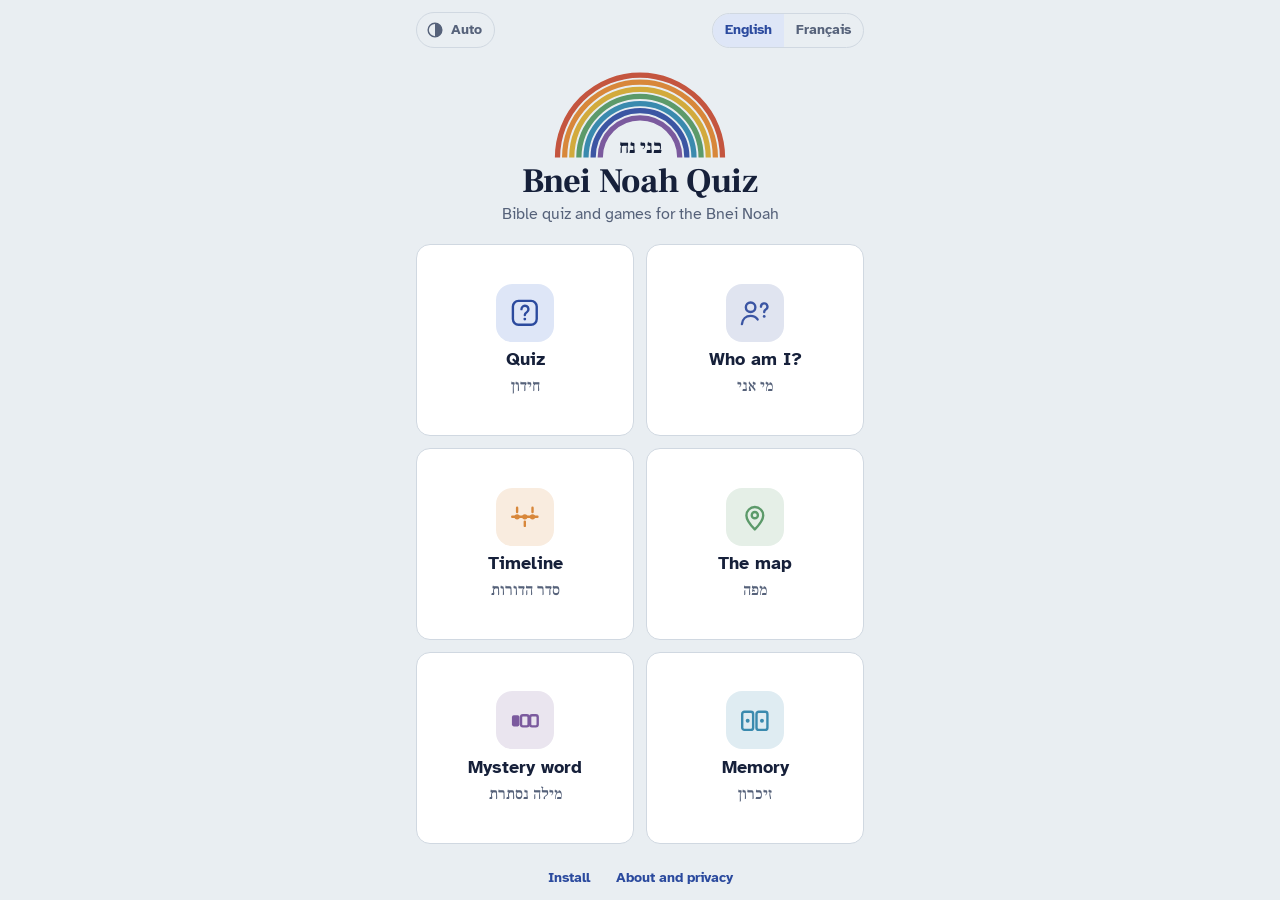
==== index.html @ e51fcf1a "Publication du site (2026-10-05)" ====
<!doctype html>
<html lang="en">
<head>
<meta charset="utf-8">
<meta name="viewport" content="width=device-width, initial-scale=1, viewport-fit=cover">
<meta name="color-scheme" content="light dark">
<title>Bnei Noah Quiz</title>
<link rel="icon" type="image/png" href="icon.png">
<link rel="apple-touch-icon" href="icon.png">
<link rel="manifest" href="manifest.webmanifest">
<meta name="theme-color" content="#E9EEF2" media="(prefers-color-scheme: light)">
<meta name="theme-color" content="#0E1320" media="(prefers-color-scheme: dark)">
<meta name="mobile-web-app-capable" content="yes">
<meta name="apple-mobile-web-app-capable" content="yes">
<meta name="apple-mobile-web-app-title" content="Bnei Noah">
<style>
/* Fonts bundled locally so the app works offline */
@font-face { font-family: "Frank Ruhl Libre"; font-style: normal; font-weight: 500; font-display: swap; src: url(fonts/frank-ruhl-libre-latin-500-normal.woff2) format("woff2"); unicode-range: U+0000-00FF, U+0131, U+0152-0153, U+02BB-02BC, U+02C6, U+02DA, U+02DC, U+0304, U+0308, U+0329, U+2000-206F, U+20AC, U+2122, U+2191, U+2193, U+2212, U+2215, U+FEFF, U+FFFD; }
@font-face { font-family: "Frank Ruhl Libre"; font-style: normal; font-weight: 700; font-display: swap; src: url(fonts/frank-ruhl-libre-latin-700-normal.woff2) format("woff2"); unicode-range: U+0000-00FF, U+0131, U+0152-0153, U+02BB-02BC, U+02C6, U+02DA, U+02DC, U+0304, U+0308, U+0329, U+2000-206F, U+20AC, U+2122, U+2191, U+2193, U+2212, U+2215, U+FEFF, U+FFFD; }
@font-face { font-family: "Frank Ruhl Libre"; font-style: normal; font-weight: 500; font-display: swap; src: url(fonts/frank-ruhl-libre-hebrew-500-normal.woff2) format("woff2"); unicode-range: U+0307-0308, U+0590-05FF, U+200C-2010, U+20AA, U+25CC, U+FB1D-FB4F; }
@font-face { font-family: "Frank Ruhl Libre"; font-style: normal; font-weight: 700; font-display: swap; src: url(fonts/frank-ruhl-libre-hebrew-700-normal.woff2) format("woff2"); unicode-range: U+0307-0308, U+0590-05FF, U+200C-2010, U+20AA, U+25CC, U+FB1D-FB4F; }
@font-face { font-family: "Atkinson Hyperlegible"; font-style: normal; font-weight: 400; font-display: swap; src: url(fonts/atkinson-hyperlegible-latin-400-normal.woff2) format("woff2"); unicode-range: U+0000-00FF, U+0131, U+0152-0153, U+02BB-02BC, U+02C6, U+02DA, U+02DC, U+0304, U+0308, U+0329, U+2000-206F, U+20AC, U+2122, U+2191, U+2193, U+2212, U+2215, U+FEFF, U+FFFD; }
@font-face { font-family: "Atkinson Hyperlegible"; font-style: normal; font-weight: 700; font-display: swap; src: url(fonts/atkinson-hyperlegible-latin-700-normal.woff2) format("woff2"); unicode-range: U+0000-00FF, U+0131, U+0152-0153, U+02BB-02BC, U+02C6, U+02DA, U+02DC, U+0304, U+0308, U+0329, U+2000-206F, U+20AC, U+2122, U+2191, U+2193, U+2212, U+2215, U+FEFF, U+FFFD; }

/* Base reset + Android safe areas (Capacitor injects --safe-area-inset-*) */
*, *::before, *::after { box-sizing: border-box; }
:root {
  --inset-top: var(--safe-area-inset-top, env(safe-area-inset-top, 0px));
  --inset-bottom: var(--safe-area-inset-bottom, env(safe-area-inset-bottom, 0px));
  --inset-left: var(--safe-area-inset-left, env(safe-area-inset-left, 0px));
  --inset-right: var(--safe-area-inset-right, env(safe-area-inset-right, 0px));
  padding: var(--inset-top) var(--inset-right) 0 var(--inset-left);
  -webkit-text-size-adjust: 100%;
  -webkit-tap-highlight-color: transparent;
}
body { margin: 0; overscroll-behavior-y: none; }
img { max-width: 100%; }
[hidden] { display: none !important; }

/* Layout: one phone-width column; screens swap in place. The keshet (rainbow arc of the covenant, Gen 9:13) is the single bold element: brand mark on home, progress gauge in play. */
:root {
  --bg: #E9EEF2;
  --surface: #FFFFFF;
  --ink: #16203A;
  --muted: #56627A;
  --line: #D0D8E1;
  --accent: #2B4A9E;
  --accent-ink: #FFFFFF;
  --accent-soft: #DEE6F7;
  --good: #2C7A55;
  --good-soft: #DDEFE5;
  --bad: #B3443A;
  --bad-soft: #F6E1DE;
  --k1: #C4553F; --k2: #D8873A; --k3: #D2AA3C; --k4: #5C9A6A; --k5: #3A8AAE; --k6: #3B55A3; --k7: #7B5A9E;
  --f-display: "Frank Ruhl Libre", "Iowan Old Style", "Times New Roman", serif;
  --f-body: "Atkinson Hyperlegible", system-ui, -apple-system, "Segoe UI", Roboto, sans-serif;
  --radius: 14px;
}
@media (prefers-color-scheme: dark) {
  :root:not([data-theme="light"]) {
    --bg: #0E1320; --surface: #171E30; --ink: #E7EBF3; --muted: #9AA4B9; --line: #2A3350;
    --accent: #8EA6EE; --accent-ink: #0E1320; --accent-soft: #222D4B;
    --good: #5DBE8C; --good-soft: #16302A; --bad: #EA8277; --bad-soft: #3A1F1F;
    --k1: #E0765F; --k2: #EDA257; --k3: #E6C45E; --k4: #7DBA8A; --k5: #5FA9CB; --k6: #7088D6; --k7: #A385C4;
    color-scheme: dark;
  }
}
:root[data-theme="dark"] {
  --bg: #0E1320; --surface: #171E30; --ink: #E7EBF3; --muted: #9AA4B9; --line: #2A3350;
  --accent: #8EA6EE; --accent-ink: #0E1320; --accent-soft: #222D4B;
  --good: #5DBE8C; --good-soft: #16302A; --bad: #EA8277; --bad-soft: #3A1F1F;
  --k1: #E0765F; --k2: #EDA257; --k3: #E6C45E; --k4: #7DBA8A; --k5: #5FA9CB; --k6: #7088D6; --k7: #A385C4;
  color-scheme: dark;
}

html, body { height: 100%; }
body {
  background: var(--bg);
  color: var(--ink);
  font-family: var(--f-body);
  font-size: 16px;
  line-height: 1.5;
  -webkit-font-smoothing: antialiased;
}
.app {
  max-width: 30rem;
  min-height: 100%;
  margin: 0 auto;
  padding-inline: 16px;
  padding-block: 20px 0;
  display: flex;
  flex-direction: column;
  gap: 24px;
}
button { font: inherit; color: inherit; }
:focus-visible { outline: 3px solid var(--accent); outline-offset: 2px; border-radius: 6px; }
[tabindex="-1"]:focus { outline: none; }
.he { font-family: var(--f-display); direction: rtl; unicode-bidi: isolate; }

/* ---------- Home ---------- */
.brand { display: flex; flex-direction: column; align-items: center; text-align: center; gap: 6px; }
.brand svg { width: 100%; max-width: 250px; height: auto; display: block; }
.band { fill: none; stroke-width: 7; }
.hero-he { font-family: var(--f-display); font-size: 25px; font-weight: 700; fill: var(--ink); }
.brand h1 {
  font-family: var(--f-display);
  font-weight: 700;
  font-size: 2.15rem;
  line-height: 1.1;
  letter-spacing: -0.01em;
  margin: 0;
  text-wrap: balance;
}
.tagline { margin: 0; color: var(--muted); max-width: 34ch; text-wrap: balance; }

.label {
  margin: 0 0 10px;
  font-size: 0.75rem;
  font-weight: 700;
  letter-spacing: 0.09em;
  text-transform: uppercase;
  color: var(--muted);
}

.btn {
  display: flex;
  flex-direction: column;
  align-items: center;
  justify-content: center;
  gap: 2px;
  width: 100%;
  min-height: 52px;
  padding: 12px 16px;
  border: 0;
  border-radius: 12px;
  background: var(--accent);
  color: var(--accent-ink);
  font-weight: 700;
  font-size: 1.05rem;
  cursor: pointer;
  transition: transform .12s ease, filter .15s ease;
}
.btn:hover { filter: brightness(1.08); }
.btn:active { transform: scale(0.985); }
.btn small { font-weight: 400; font-size: 0.85rem; opacity: 0.85; }
.btn.ghost { background: transparent; color: var(--accent); border: 1.5px solid var(--line); }
.btn.ghost:hover { border-color: var(--accent); filter: none; }

.cats {
  display: flex;
  flex-direction: column;
  background: var(--surface);
  border: 1px solid var(--line);
  border-radius: var(--radius);
  overflow: hidden;
}
.cat {
  display: grid;
  grid-template-columns: 44px minmax(0, 1fr) auto;
  grid-template-areas: "ico name he" "ico desc desc" "ico best best";
  column-gap: 12px;
  align-items: baseline;
  padding: 14px 16px;
  border: 0;
  border-top: 1px solid var(--line);
  background: transparent;
  text-align: left;
  cursor: pointer;
  transition: background .15s ease;
}
.cat:first-child { border-top: 0; }
@media (hover: hover) { .cat:hover { background: var(--accent-soft); } }
.cat:focus-visible { outline-offset: -3px; border-radius: 0; }
.cat .badge { grid-area: ico; align-self: center; }
.badge { width: 44px; height: 44px; border-radius: 12px; display: grid; place-items: center; background: var(--accent-soft); color: var(--accent); }
/* les jeux prennent chacun une couleur de l'arc */
.badge.tint { color: var(--tint); background: color-mix(in srgb, var(--tint) 16%, var(--surface)); }
.ico { width: 26px; height: 26px; fill: none; stroke: currentColor; stroke-width: 1.7; stroke-linecap: round; stroke-linejoin: round; }
.ico .fill { fill: currentColor; stroke: none; }
.ico-he { font-family: var(--f-display); font-size: 19px; font-weight: 700; fill: currentColor; stroke: none; }
.cat .name { grid-area: name; font-weight: 700; font-size: 1.05rem; }
.cat .he { grid-area: he; justify-self: end; color: var(--muted); font-size: 1.05rem; }
.cat .desc { grid-area: desc; color: var(--muted); font-size: 0.9rem; }
.cat .best { grid-area: best; margin-top: 2px; color: var(--accent); font-size: 0.85rem; font-variant-numeric: tabular-nums; }
.cat .best b { color: inherit; }

.src { margin: 10px 0 0; color: var(--muted); font-size: 0.82rem; }

.about p { margin: 0 0 8px; color: var(--muted); font-size: 0.9rem; max-width: 60ch; }
.about a { color: var(--accent); font-weight: 700; }

.foot {
  display: flex;
  flex-direction: column;
  gap: 6px;
  margin: 0;
  padding-block: 14px calc(28px + var(--inset-bottom));
  color: var(--muted);
  font-size: 0.82rem;
  border-top: 1px solid var(--line);
}
.foot p { margin: 0; }
.foot .mail { color: var(--ink); user-select: all; overflow-wrap: anywhere; }

/* ---------- Réglages : thème et langue ---------- */
.prefs { display: flex; align-items: center; justify-content: space-between; gap: 12px; }
.pref {
  display: inline-flex;
  align-items: center;
  gap: 6px;
  min-height: 36px;
  padding: 4px 12px 4px 8px;
  border: 1.5px solid var(--line);
  border-radius: 999px;
  background: transparent;
  color: var(--muted);
  font-size: 0.85rem;
  font-weight: 700;
  cursor: pointer;
}
.pref .ico { width: 20px; height: 20px; }
.seg { display: inline-flex; border: 1.5px solid var(--line); border-radius: 999px; overflow: hidden; }
.seg-b { min-height: 33px; padding: 4px 12px; border: 0; background: transparent; color: var(--muted); font-size: 0.85rem; font-weight: 700; cursor: pointer; }
.seg-b[aria-pressed="true"] { background: var(--accent-soft); color: var(--accent); }
.seg-b:focus-visible { outline-offset: -3px; }

/* ---------- Accueil : tout tient sur un écran, les tuiles se partagent la hauteur restante ---------- */
.app.home { height: 100%; min-height: 0; gap: clamp(8px, 2vh, 20px); padding-block: 12px calc(6px + var(--inset-bottom)); }
.home .brand { gap: 2px; }
.home .brand svg { max-width: clamp(104px, 20vh, 230px); }
.home .brand h1 { font-size: clamp(1.5rem, 4.3vh, 2.15rem); }
.home .tagline { font-size: clamp(0.85rem, 2.1vh, 1rem); }
.tiles {
  flex: 1;
  min-height: 0;
  display: grid;
  grid-template-columns: repeat(2, minmax(0, 1fr));
  grid-template-rows: repeat(3, minmax(0, 1fr));
  gap: clamp(8px, 1.6vh, 12px);
}
.tile {
  display: flex;
  flex-direction: column;
  align-items: center;
  justify-content: center;
  gap: clamp(2px, 0.8vh, 8px);
  min-height: 0;
  padding: 6px 8px;
  border: 1px solid var(--line);
  border-radius: var(--radius);
  background: var(--surface);
  text-align: center;
  cursor: pointer;
  transition: border-color .15s ease, transform .12s ease;
}
.tile:active { transform: scale(0.98); }
@media (hover: hover) { .tile:hover { border-color: var(--accent); } }
.tile .badge { width: clamp(38px, 7.4vh, 58px); height: clamp(38px, 7.4vh, 58px); border-radius: 28%; }
.tile .ico { width: 58%; height: 58%; }
.tile .name { font-weight: 700; font-size: clamp(0.95rem, 2.4vh, 1.1rem); line-height: 1.2; }
.tile .he { color: var(--muted); font-size: clamp(0.85rem, 2.1vh, 1rem); line-height: 1.2; }
.home-links { display: flex; flex-wrap: wrap; justify-content: center; gap: 0 18px; }
.home-links .link { margin: 0; padding: 6px 4px; font-size: 0.85rem; }
/* écran très bas (téléphone couché) : l'accueil reprend un défilement normal */
@media (max-height: 520px) {
  .app.home { height: auto; }
  .tiles { grid-template-rows: none; grid-auto-rows: minmax(96px, auto); }
}

.best-line { margin: 0; color: var(--muted); font-size: 0.9rem; }
.best-line b { color: var(--ink); }

/* ---------- Quiz ---------- */
.topbar { display: flex; align-items: center; justify-content: space-between; gap: 12px; }
.link {
  border: 0;
  background: transparent;
  color: var(--accent);
  font-weight: 700;
  padding: 8px 4px;
  margin-left: -4px;
  cursor: pointer;
}
.topbar .cat-name { color: var(--muted); font-size: 0.9rem; text-align: right; min-width: 0; }
.gauge { display: flex; justify-content: center; margin-top: -8px; }
.gauge svg { width: 100%; max-width: 230px; height: auto; display: block; }
.seg { fill: none; stroke-width: 12; stroke-linecap: round; transition: stroke .25s ease; }
.seg.todo { stroke: var(--line); }
.seg.cur { stroke: var(--accent); }
.seg.good { stroke: var(--good); }
.seg.bad { stroke: var(--bad); }
.g-num { font-family: var(--f-display); font-size: 34px; font-weight: 700; fill: var(--ink); font-variant-numeric: tabular-nums; }
.g-sub { font-size: 10.5px; font-weight: 700; letter-spacing: 0.09em; fill: var(--muted); }

.qhead { display: flex; flex-direction: column; gap: 10px; margin-top: -8px; }
.chips { display: flex; flex-wrap: wrap; gap: 6px; }
.chip {
  font-size: 0.75rem;
  font-weight: 700;
  letter-spacing: 0.06em;
  text-transform: uppercase;
  padding: 3px 9px;
  border-radius: 999px;
  background: var(--accent-soft);
  color: var(--accent);
}
.chip.lvl-3 { background: var(--bad-soft); color: var(--bad); }
.question {
  margin: 0;
  font-family: var(--f-display);
  font-weight: 500;
  font-size: 1.5rem;
  line-height: 1.3;
  text-wrap: balance;
}

.choices { display: flex; flex-direction: column; gap: 10px; }
.choice {
  display: flex;
  align-items: center;
  gap: 12px;
  width: 100%;
  min-height: 58px;
  padding: 12px 14px;
  border: 1.5px solid var(--line);
  border-radius: 12px;
  background: var(--surface);
  text-align: left;
  cursor: pointer;
  transition: border-color .15s ease, background .2s ease, opacity .2s ease;
}
.choice:hover:not(:disabled) { border-color: var(--accent); }
.choice:disabled { cursor: default; color: var(--ink); }
.choice .letter {
  flex: none;
  width: 34px;
  height: 34px;
  border-radius: 50%;
  display: grid;
  place-items: center;
  font-family: var(--f-display);
  font-size: 1.15rem;
  font-weight: 700;
  background: var(--accent-soft);
  color: var(--accent);
}
.choice .txt { min-width: 0; flex: 1; }
.choice .mark { flex: none; font-weight: 700; font-size: 1.1rem; }
.choice.correct { border-color: var(--good); background: var(--good-soft); }
.choice.correct .letter { background: var(--good); color: var(--surface); }
.choice.correct .mark { color: var(--good); }
.choice.wrong { border-color: var(--bad); background: var(--bad-soft); }
.choice.wrong .letter { background: var(--bad); color: var(--surface); }
.choice.wrong .mark { color: var(--bad); }
.choice.dim { opacity: 0.5; }

.feedback {
  display: flex;
  flex-direction: column;
  gap: 8px;
  padding: 16px;
  background: var(--surface);
  border: 1px solid var(--line);
  border-radius: var(--radius);
  animation: rise .25s ease both;
}
.feedback:empty { display: none; }
.feedback p { margin: 0; }
.verdict { font-weight: 700; }
.verdict.ok { color: var(--good); }
.verdict.ko { color: var(--bad); }
.ref { color: var(--muted); font-size: 0.875rem; }
.ref b { color: var(--ink); font-weight: 700; }

.actions {
  position: sticky;
  bottom: 0;
  margin-top: auto;
  padding-block: 12px calc(16px + var(--inset-bottom));
  background: linear-gradient(to top, var(--bg) 72%, transparent);
}
/* une simple consigne ne reste pas collée en bas : elle ne doit pas recouvrir les réponses */
.actions.idle { position: static; background: none; }
.hint { margin: 0; text-align: center; color: var(--muted); font-size: 0.9rem; padding-block: 14px; }


/* ---------- Results ---------- */
.result-head { display: flex; flex-direction: column; align-items: center; text-align: center; gap: 6px; }
.result-head h2 { margin: 0; font-family: var(--f-display); font-size: 1.7rem; line-height: 1.2; text-wrap: balance; }
.result-head p { margin: 0; color: var(--muted); max-width: 36ch; }
.record { display: inline-block; margin-top: 4px; }
.review { list-style: none; margin: 0; padding: 0; background: var(--surface); border: 1px solid var(--line); border-radius: var(--radius); overflow: hidden; }
.review li { display: grid; grid-template-columns: 28px minmax(0, 1fr); column-gap: 10px; padding: 12px 14px; border-top: 1px solid var(--line); }
.review li:first-child { border-top: 0; }
.review .st { font-weight: 700; font-size: 1.05rem; line-height: 1.4; }
.review .st.ok { color: var(--good); }
.review .st.ko { color: var(--bad); }
.review .rq { margin: 0; font-size: 0.95rem; line-height: 1.4; }
.review .ra { margin: 4px 0 0; font-size: 0.875rem; color: var(--muted); }
.review .ra b { color: var(--ink); }
.review .ra s { color: var(--bad); }
.actions.stack { position: static; padding-bottom: calc(28px + var(--inset-bottom)); display: flex; flex-direction: column; gap: 10px; background: none; }

@keyframes rise { from { transform: translateY(6px); opacity: .4; } to { transform: none; opacity: 1; } }
@media (prefers-reduced-motion: reduce) {
  *, *::before, *::after { animation: none !important; transition: none !important; }
}
</style>
<link rel="stylesheet" href="jeux/jeux.css">

</head>
<body>
<div id="app" class="app"></div>

<script src="en/quiz.js"></script>
<script src="en/jeux.js"></script>
<script>
const CATS = [
  { id: "torah",  name: "Torah",               he: "תורה",            desc: "Les cinq livres de Moïse",
    icon: '<path d="M4.5 20V10a3.75 3.75 0 0 1 7.5 0v10zM12 20V10a3.75 3.75 0 0 1 7.5 0v10z"/><path d="M7 12.5h2.5M7 15.5h2.5M14.5 12.5h2.5M14.5 15.5h2.5"/>' },
  { id: "neviim", name: "Prophètes et Écrits", he: "נ״ך",   desc: "Nevi’im et Ketouvim",
    icon: '<path d="M12 7c-1.9-1.4-4.2-2-7.5-2v12.5c3.3 0 5.6.6 7.5 2 1.9-1.4 4.2-2 7.5-2V5c-3.3 0-5.6.6-7.5 2z"/><path d="M12 7v12.5"/>' },
  { id: "second", name: "Second Temple",       he: "בית שני",          desc: "La période intertestamentaire",
    icon: '<path d="M3.5 9.5 12 4.5l8.5 5z"/><path d="M6 12v6M10 12v6M14 12v6M18 12v6"/><path d="M3.5 20.5h17"/>' },
  { id: "fetes",  name: "Fêtes juives",        he: "מועדי ישראל",      desc: "Les fêtes d’Israël et leur sens",
    icon: '<rect x="4" y="5.5" width="16" height="14.5" rx="2"/><path d="M4 10h16M8.5 3.5v4M15.5 3.5v4"/><circle class="fill" cx="12" cy="15" r="1.6"/>' },
  { id: "lois",   name: "Les sept lois",       he: "שבע מצוות",        desc: "Les lois noahides et leurs sources",
    icon: '<path d="M12 4v16M8 20h8M5.5 7.5h13"/><path d="M5.5 7.5 3 13.5a2.7 2.7 0 0 0 5 0zM18.5 7.5 16 13.5a2.7 2.7 0 0 0 5 0z"/>' },
  { id: "hebreu", name: "Hébreu biblique",     he: "לשון הקודש",       desc: "Mots et notions clés",
    icon: '<text class="ico-he" x="12" y="18.5" text-anchor="middle">א</text>' }
];
const QUIZ_ICON = '<rect x="3.5" y="3.5" width="17" height="17" rx="4"/><path d="M9.6 9.4a2.5 2.5 0 1 1 3.9 2.1c-.9.6-1.5 1.1-1.5 2.1"/><circle class="fill" cx="12" cy="16.5" r="1"/>';

// a[0] is always the correct answer; choices are shuffled at play time.
// The English text of each question is in www/en/quiz.js, in the same order.
const Q = [
  // ---------- Torah ----------
  { c: "torah", l: 1, q: "Quel signe Dieu donne-t-il comme gage de son alliance avec Noé et toute créature vivante ?",
    a: ["L’arc-en-ciel", "La circoncision", "Le chabbat", "Le rameau d’olivier"], r: "Genèse 9:12-13",
    x: "« J’ai placé mon arc dans la nue » : l’arc-en-ciel (kéchet) est le signe d’une alliance conclue avec toute l’humanité, pas seulement avec Israël." },
  { c: "torah", l: 1, q: "Combien de personnes entrent dans l’arche ?",
    a: ["Huit", "Six", "Dix", "Douze"], r: "Genèse 7:13",
    x: "Noé, sa femme, ses trois fils (Sem, Cham et Japhet) et leurs trois épouses." },
  { c: "torah", l: 2, q: "Quel oiseau Noé lâche-t-il en premier à la fin du déluge ?",
    a: ["Le corbeau", "La colombe", "L’aigle", "Le passereau"], r: "Genèse 8:6-12",
    x: "Le corbeau va et vient jusqu’à ce que les eaux sèchent. La colombe n’est envoyée qu’ensuite, à trois reprises." },
  { c: "torah", l: 1, q: "Sur quelles montagnes l’arche s’arrête-t-elle ?",
    a: ["Les monts d’Ararat", "Le mont Sinaï", "Le mont Moriah", "Le mont Carmel"], r: "Genèse 8:4",
    x: "Le septième mois, le dix-septième jour du mois." },
  { c: "torah", l: 2, q: "Quel roi de Salem, « prêtre du Dieu Très-Haut », bénit Abram ?",
    a: ["Melkhisédek", "Abimélekh", "Amraphel", "Balak"], r: "Genèse 14:18-20",
    x: "Le Talmud (Nedarim 32b) identifie Melkhisédek à Sem, fils de Noé : un non-Israélite qui servait le Dieu unique." },
  { c: "torah", l: 1, q: "Quel prêtre de Midian conseille à Moïse d’instituer des juges pour le peuple ?",
    a: ["Jethro (Yitro)", "Balaam", "Aaron", "Caleb"], r: "Exode 18:13-26",
    x: "La section de la Torah qui contient le don des Dix Paroles porte son nom : Yitro." },
  { c: "torah", l: 1, q: "Quel devin non-israélite est engagé pour maudire Israël, mais finit par le bénir ?",
    a: ["Balaam", "Jethro", "Og", "Sihon"], r: "Nombres 22–24",
    x: "Balak, roi de Moab, fait appel à lui. Sa bénédiction « Qu’elles sont belles tes tentes, ô Jacob » (Nombres 24:5) est encore récitée à l’entrée de la synagogue." },
  { c: "torah", l: 2, q: "De quelle ville Abram part-il avec son père Terah ?",
    a: ["Ur des Chaldéens", "Ninive", "Babel", "Damas"], r: "Genèse 11:31 ; 12:1-4",
    x: "Terah quitte Ur pour Canaan mais s’arrête à Haran. C’est de Haran qu’Abram part après l’appel « Lekh lekha »." },
  { c: "torah", l: 1, q: "Où la construction d’une tour provoque-t-elle la confusion des langues ?",
    a: ["Babel", "Sodome", "Ninive", "Jéricho"], r: "Genèse 11:1-9",
    x: "Dans la plaine de Chinear. La Torah rapproche le nom Babel du verbe balal, « confondre »." },
  { c: "torah", l: 1, q: "Quels sont les trois fils de Noé ?",
    a: ["Sem, Cham et Japhet", "Caïn, Abel et Seth", "Isaac, Ismaël et Madian", "Ruben, Siméon et Lévi"], r: "Genèse 6:10 ; 9:19",
    x: "« C’est par eux que toute la terre fut peuplée » : tous les peuples sont donc Benei Noah, fils de Noé." },

  // ---------- Prophètes et Écrits ----------
  { c: "neviim", l: 1, q: "Vers quelle grande ville non-juive le prophète Jonas est-il envoyé ?",
    a: ["Ninive", "Babylone", "Tyr", "Damas"], r: "Jonas 1:2 ; 3:5-10",
    x: "Les habitants de Ninive se repentent et la ville est épargnée. Le livre de Jonas est lu l’après-midi de Yom Kippour." },
  { c: "neviim", l: 2, q: "Quel général araméen, guéri de la lèpre, déclare qu’il n’y a de Dieu qu’en Israël ?",
    a: ["Naaman", "Hazaël", "Ben-Hadad", "Sisera"], r: "2 Rois 5:1-15",
    x: "Après s’être plongé sept fois dans le Jourdain sur la parole d’Élisée, Naaman renonce aux autres dieux. Un modèle souvent cité pour les non-Juifs monothéistes." },
  { c: "neviim", l: 1, q: "Quelle Moabite est l’arrière-grand-mère du roi David ?",
    a: ["Ruth", "Orpa", "Noémi", "Rahab"], r: "Ruth 4:13-17",
    x: "Ruth épouse Boaz ; leur fils Obed est le père d’Isaï, père de David. Le livre est lu à Chavouot." },
  { c: "neviim", l: 2, q: "Quel prophète annonce : « Ma maison sera appelée maison de prière pour tous les peuples » ?",
    a: ["Isaïe", "Jérémie", "Ézéchiel", "Amos"], r: "Isaïe 56:6-7",
    x: "Le passage s’adresse aux « fils de l’étranger » qui s’attachent à l’Éternel." },
  { c: "neviim", l: 2, q: "Quel prophète annonce : « En ce jour-là, l’Éternel sera un et son nom sera un » ?",
    a: ["Zacharie", "Malachie", "Osée", "Joël"], r: "Zacharie 14:9",
    x: "Ce verset conclut la prière du Alénou, récitée à la fin de chaque office." },
  { c: "neviim", l: 1, q: "Quel roi perse autorise les exilés à rentrer et à rebâtir le Temple de Jérusalem ?",
    a: ["Cyrus", "Nabuchodonosor", "Darius le Mède", "Assuérus"], r: "Esdras 1:1-3 ; Isaïe 45:1",
    x: "Son édit date d’environ 538 av. EC. Isaïe l’appelle « son oint » (machia’h)." },
  { c: "neviim", l: 2, q: "Dans quel livre le nom de Dieu n’apparaît-il jamais ?",
    a: ["Esther", "Ruth", "Jonas", "Lamentations"], r: "Livre d’Esther ; Houlin 139b",
    x: "La tradition y lit une présence cachée : le Talmud rapproche le nom d’Esther du verset « Je cacherai ma face » (Deutéronome 31:18)." },
  { c: "neviim", l: 2, q: "Combien de livres compte la Bible hébraïque selon le décompte juif traditionnel ?",
    a: ["24", "22", "39", "12"], r: "Baba Batra 14b (ordre des livres)",
    x: "Même contenu que les 39 livres de certaines éditions, mais les douze petits prophètes forment un seul livre, comme Samuel, Rois, Chroniques et Esdras-Néhémie. Flavius Josèphe en comptait 22." },
  { c: "neviim", l: 1, q: "Quelle reine vient éprouver Salomon par des énigmes ?",
    a: ["La reine de Saba", "Jézabel", "Vashti", "Athalie"], r: "1 Rois 10:1-13",
    x: "Impressionnée par sa sagesse, elle loue l’Éternel, le Dieu de Salomon (1 Rois 10:9)." },
  { c: "neviim", l: 2, q: "En quelle langue sont rédigés une partie du livre de Daniel et une partie d’Esdras ?",
    a: ["L’araméen", "Le grec", "Le perse", "L’akkadien"], r: "Daniel 2:4–7:28 ; Esdras 4:8–6:18",
    x: "L’araméen était la langue administrative de l’empire perse et la langue courante des Juifs après l’exil." },

  // ---------- Second Temple ----------
  { c: "second", l: 2, q: "Selon la Mishna, à qui les derniers prophètes transmettent-ils la Torah ?",
    a: ["Aux hommes de la Grande Assemblée", "Aux Maccabées", "Aux Esséniens", "Au Sanhédrin d’Hérode"], r: "Pirké Avot 1:1",
    x: "La Grande Assemblée (Anché Knesset HaGuedola), active au début de l’époque perse, fait le lien entre les prophètes et les sages." },
  { c: "second", l: 1, q: "Quel conquérant fait passer la Judée sous domination grecque vers 332 av. EC ?",
    a: ["Alexandre le Grand", "Antiochos III", "Ptolémée Ier", "Pompée"], r: "Josèphe, Antiquités juives XI, 8",
    x: "À sa mort en 323 av. EC, son empire est partagé : la Judée passe d’abord aux Ptolémées d’Égypte, puis aux Séleucides de Syrie vers 200 av. EC." },
  { c: "second", l: 1, q: "Quelle traduction grecque de la Torah est réalisée à Alexandrie au IIIe siècle av. EC ?",
    a: ["La Septante", "Le Targoum Onkelos", "La Vulgate", "La Peshitta"], r: "Lettre d’Aristée ; Meguila 9a",
    x: "Le Talmud raconte que Ptolémée réunit 72 sages dans 72 maisons séparées, et qu’ils produisirent tous la même traduction." },
  { c: "second", l: 1, q: "Quel roi séleucide interdit la pratique du judaïsme vers 167 av. EC ?",
    a: ["Antiochos IV Épiphane", "Alexandre le Grand", "Ptolémée II", "Hérode le Grand"], r: "1 Maccabées 1:41-64",
    x: "Il fait installer un culte païen dans le Temple. Sa politique déclenche la révolte des Maccabées." },
  { c: "second", l: 1, q: "Quel prêtre établi à Modiïn, père de Judas Maccabée, lance la révolte ?",
    a: ["Mattathias (Matityahou)", "Jean Hyrcan", "Éléazar", "Simon le Juste"], r: "1 Maccabées 2:1-28",
    x: "Il refuse de sacrifier aux idoles et se réfugie dans les montagnes avec ses cinq fils." },
  { c: "second", l: 1, q: "Quelle fête commémore la nouvelle dédicace du Temple par les Maccabées ?",
    a: ["Hanoukka", "Pourim", "Soukkot", "Tou Bichvat"], r: "1 Maccabées 4:52-59 ; Chabbat 21b",
    x: "Le 25 Kislev, vers 164 av. EC. Les livres des Maccabées ne font pas partie de la Bible hébraïque ; le Talmud rapporte le miracle de la fiole d’huile." },
  { c: "second", l: 2, q: "Comment s’appelle la dynastie issue des Maccabées, qui règne sur la Judée jusqu’en 37 av. EC ?",
    a: ["Les Hasmonéens", "Les Hérodiens", "Les Séleucides", "Les Lagides"], r: "Josèphe, Antiquités juives XII–XIV",
    x: "Le nom viendrait d’un ancêtre de Mattathias, Hasmonée. La dynastie prend fin quand Hérode, soutenu par Rome, prend Jérusalem." },
  { c: "second", l: 2, q: "Quel général romain entre dans Jérusalem en 63 av. EC ?",
    a: ["Pompée", "Titus", "Jules César", "Vespasien"], r: "Josèphe, Antiquités juives XIV, 4",
    x: "Appelé à arbitrer entre les frères hasmonéens Hyrcan II et Aristobule II, il place la Judée sous tutelle romaine." },
  { c: "second", l: 2, q: "Quel est le seul livre biblique conservé en entier parmi les manuscrits de la mer Morte ?",
    a: ["Isaïe", "La Genèse", "Les Psaumes", "Daniel"], r: "Grand rouleau d’Isaïe (1QIsaᵃ)",
    x: "Copié au IIe siècle av. EC et découvert en 1947 dans une grotte de Qumrân, il a plus de mille ans de plus que le Codex d’Alep." },
  { c: "second", l: 3, q: "Quel sage de Jérusalem écrit vers 180 av. EC un livre de sagesse que le Talmud cite parfois ?",
    a: ["Ben Sira", "Philon d’Alexandrie", "Flavius Josèphe", "Hillel l’Ancien"], r: "Haguiga 13a",
    x: "Écrit en hébreu, le livre n’est pas entré dans le Tanakh mais a été conservé en grec. Des fragments hébreux ont été retrouvés dans la Guenizah du Caire et à Massada." },

  // ---------- Fêtes juives ----------
  { c: "fetes", l: 1, q: "Quel instrument fait-on sonner à Roch Hachana ?",
    a: ["Le chofar", "Les trompettes d’argent", "La harpe", "Le tambourin"], r: "Lévitique 23:24 ; Roch Hachana 16a",
    x: "La Torah appelle ce jour « jour de sonnerie » (Yom Terou’a). On utilise de préférence une corne de bélier, en souvenir du bélier offert à la place d’Isaac." },
  { c: "fetes", l: 2, q: "Roch Hachana, le Nouvel An juif, tombe le premier jour de quel mois ?",
    a: ["Tichri", "Nissan", "Elloul", "Kislev"], r: "Lévitique 23:24",
    x: "La Torah l’appelle « le septième mois » : les mois se comptent à partir de Nissan, le mois de la sortie d’Égypte, mais le compte des années change en Tichri." },
  { c: "fetes", l: 1, q: "Combien de temps dure le jeûne de Yom Kippour ?",
    a: ["Environ 25 heures", "12 heures", "Trois jours", "Une semaine"], r: "Lévitique 23:27-32",
    x: "La Torah le fixe d’un soir au soir suivant. Il commence avant le coucher du soleil et se termine à la tombée de la nuit le lendemain." },
  { c: "fetes", l: 1, q: "Pendant Soukkot, on habite sept jours dans une cabane. En souvenir de quoi ?",
    a: ["Des abris d’Israël dans le désert", "De l’exil à Babylone", "De l’arche de Noé", "De la construction du Temple"], r: "Lévitique 23:42-43",
    x: "Chaque génération se rappelle ainsi qu’Israël a vécu sous des abris provisoires après la sortie d’Égypte." },
  { c: "fetes", l: 3, q: "Selon le Talmud, que représentent les 70 taureaux offerts au Temple pendant Soukkot ?",
    a: ["Les soixante-dix nations du monde", "Les soixante-dix anciens d’Israël", "Les soixante-dix années de l’exil", "Les soixante-dix ans d’une vie humaine"], r: "Nombres 29:12-34 ; Soukka 55b",
    x: "De 13 taureaux le premier jour à 7 le septième, soit 70 en tout, offerts pour l’ensemble des peuples. Zacharie annonce que les nations monteront à Jérusalem pour fêter Soukkot (Zacharie 14:16)." },
  { c: "fetes", l: 1, q: "Quel aliment est interdit pendant Pessa’h ?",
    a: ["Le pain levé (hamets)", "La viande", "Le vin", "Le sel"], r: "Exode 12:15-20, 39",
    x: "On mange la matsa, du pain non levé : à la sortie d’Égypte, la pâte n’avait pas eu le temps de lever." },
  { c: "fetes", l: 1, q: "Quel événement la tradition associe-t-elle à Chavouot ?",
    a: ["Le don de la Torah au Sinaï", "La sortie d’Égypte", "La dédicace du Temple", "La traversée du Jourdain"], r: "Exode 19:1 ; Chabbat 86b",
    x: "La Torah en fait la fête des prémices, sept semaines après Pessa’h. La tradition y célèbre le don de la Torah, et on y lit le livre de Ruth." },
  { c: "fetes", l: 1, q: "Quel livre lit-on à Pourim ?",
    a: ["Le rouleau d’Esther", "Le livre de Ruth", "Les Lamentations", "Le Cantique des Cantiques"], r: "Esther 3:7 ; 9:20-28",
    x: "Pourim célèbre le salut des Juifs de l’empire perse face au complot d’Haman. Son nom vient de « pour », le sort qu’Haman avait tiré." },
  { c: "fetes", l: 2, q: "Selon la Mishna, Tou Bichvat est le nouvel an de quoi ?",
    a: ["Des arbres", "Des rois", "Du bétail", "Des fêtes"], r: "Mishna Roch Hachana 1:1",
    x: "La Mishna compte quatre débuts d’année. Celui des arbres, le 15 Chevat, sert à calculer les dîmes sur les fruits." },
  { c: "fetes", l: 2, q: "Quel jeûne rappelle la destruction des deux Temples de Jérusalem ?",
    a: ["Le 9 Av (Tichea Béav)", "Yom Kippour", "Le jeûne d’Esther", "Le jeûne de Guedalia"], r: "Mishna Taanit 4:6",
    x: "Selon la Mishna, le Premier et le Second Temple ont été détruits à cette même date. On y lit le livre des Lamentations." },

  // ---------- Les sept lois ----------
  { c: "lois", l: 1, q: "Combien de commandements la tradition rabbinique donne-t-elle aux descendants de Noé ?",
    a: ["Sept", "Dix", "Treize", "Six cent treize"], r: "Sanhédrin 56a",
    x: "Établir des tribunaux, et s’abstenir du blasphème, de l’idolâtrie, des unions interdites, du meurtre, du vol et de la chair d’un animal vivant." },
  { c: "lois", l: 2, q: "Dans quel traité du Talmud les sept lois sont-elles énumérées et discutées ?",
    a: ["Sanhédrin", "Berakhot", "Chabbat", "Pessa’him"], r: "Sanhédrin 56a–60a",
    x: "Ce traité porte sur les tribunaux et le droit pénal. Les sept lois y sont discutées sur plusieurs pages." },
  { c: "lois", l: 2, q: "Laquelle des sept lois est une obligation active plutôt qu’une interdiction ?",
    a: ["Établir des tribunaux (Dinim)", "Ne pas voler (Guézel)", "Ne pas blasphémer", "Ne pas pratiquer l’idolâtrie"], r: "Maïmonide, Lois des rois 9:14",
    x: "Chaque société doit instituer des juges pour faire respecter les six autres lois. Les décisionnaires débattent de sa portée exacte." },
  { c: "lois", l: 1, q: "Que désigne l’interdit appelé « ever min ha-’haï » ?",
    a: ["Manger un membre arraché à un animal vivant", "Consommer le sang des poissons", "Chasser pour le plaisir", "Manger de la viande le chabbat"], r: "Genèse 9:4",
    x: "Après le déluge, la viande est permise à Noé, mais pas la chair prélevée sur un animal encore en vie." },
  { c: "lois", l: 2, q: "Selon Maïmonide, quelle loi Noé reçoit-il en plus des six données à Adam ?",
    a: ["L’interdit du membre d’un animal vivant", "L’interdit du meurtre", "L’obligation d’établir des tribunaux", "L’interdit du vol"], r: "Maïmonide, Lois des rois 9:1",
    x: "La viande n’était pas permise à Adam. Quand elle l’est pour Noé, l’interdit du membre d’un animal vivant s’ajoute." },
  { c: "lois", l: 3, q: "De quel verset le Talmud dérive-t-il l’ensemble des sept lois ?",
    a: ["Genèse 2:16", "Genèse 9:1", "Exode 20:2", "Deutéronome 6:4"], r: "Sanhédrin 56b",
    x: "« L’Éternel Dieu donna un ordre à l’homme, disant : De tout arbre du jardin tu peux manger. » Rabbi Yo’hanan rattache chaque mot du verset à l’une des lois." },
  { c: "lois", l: 2, q: "Que désigne l’expression « Birkat HaChem » dans la liste des sept lois ?",
    a: ["L’interdit du blasphème", "La bénédiction avant le repas", "La prière du matin", "Le serment devant un tribunal"], r: "Sanhédrin 56a",
    x: "Littéralement « bénir le Nom » : un euphémisme employé par respect pour désigner le fait de maudire Dieu." },
  { c: "lois", l: 1, q: "Quel verset donné à Noé fonde l’interdit du meurtre ?",
    a: ["« Qui verse le sang de l’homme, par l’homme son sang sera versé »", "« Croissez et multipliez »", "« Tu aimeras ton prochain comme toi-même »", "« Écoute, Israël »"], r: "Genèse 9:6",
    x: "Le verset poursuit : « car l’homme a été fait à l’image de Dieu ». Chaque vie humaine porte cette image." },
  { c: "lois", l: 2, q: "Comment Maïmonide appelle-t-il le non-Juif qui observe les sept lois parce que Dieu les a ordonnées ?",
    a: ["Un pieux des nations du monde", "Un prosélyte (guer tsédek)", "Un Lévite", "Un nazir"], r: "Maïmonide, Lois des rois 8:11",
    x: "Il est compté parmi les ’hassidé oumot ha-olam et a part au monde futur." },
  { c: "lois", l: 1, q: "L’interdit du « guézel » concerne :",
    a: ["Le vol", "Le mensonge", "La médisance", "Le travail le chabbat"], r: "Sanhédrin 57a ; Lois des rois 9:9",
    x: "Il couvre le vol, le brigandage et toute appropriation injuste du bien d’autrui, même de très faible valeur." },

  // ---------- Hébreu biblique ----------
  { c: "hebreu", l: 1, q: "Que signifie « Béréchit », le premier mot de la Torah ?",
    a: ["Au commencement", "Au nom de Dieu", "Voici les générations", "Et Dieu dit"], r: "Genèse 1:1",
    x: "Le premier livre porte ce nom : en hébreu, chaque livre de la Torah est nommé d’après l’un de ses premiers mots." },
  { c: "hebreu", l: 1, q: "Que signifie le mot hébreu « kéchet » ?",
    a: ["Arc (et arc-en-ciel)", "Alliance", "Déluge", "Colombe"], r: "Genèse 9:13",
    x: "Le même mot désigne l’arc du chasseur et l’arc-en-ciel. Alliance se dit berit, déluge maboul, colombe yona." },
  { c: "hebreu", l: 1, q: "Tanakh est un acronyme. Que désignent ses trois lettres ?",
    a: ["Torah, Nevi’im, Ketouvim", "Talmud, Nevi’im, Kabbale", "Torah, Néhémie, Kohélet", "Tefila, Nedarim, Ketoubot"],
    r: "Tanakh",
    x: "L’Enseignement, les Prophètes et les Écrits : les trois parties de la Bible hébraïque." },
  { c: "hebreu", l: 1, q: "Combien de lettres compte l’alphabet hébreu ?",
    a: ["22", "26", "24", "28"], r: "Psaume 119",
    x: "Cinq d’entre elles ont en plus une forme finale. Le Psaume 119 compte 22 strophes, une par lettre." },
  { c: "hebreu", l: 1, q: "Que signifie « Chema », premier mot de la profession de foi juive ?",
    a: ["Écoute", "Paix", "Loue", "Souviens-toi"], r: "Deutéronome 6:4",
    x: "« Écoute, Israël : l’Éternel est notre Dieu, l’Éternel est un. » L’unicité de Dieu est aussi au cœur de la foi des Benei Noah." },
  { c: "hebreu", l: 1, q: "Que veut dire « Benei Noah » ?",
    a: ["Les fils de Noé", "Les justes de Noé", "Le peuple de l’arche", "Les nouveaux croyants"], r: "Genèse 9:19",
    x: "Toute l’humanité descend de Noé. Le terme désigne en particulier les non-Juifs qui s’engagent à observer les sept lois." },
  { c: "hebreu", l: 2, q: "Que signifie « émet » ?",
    a: ["Vérité", "Mère", "Foi", "Vie"], r: "Chabbat 55a",
    x: "Le Talmud l’appelle le sceau du Saint, béni soit-Il. Ses lettres (alef, mem, tav) ouvrent, occupent le milieu et ferment l’alphabet." },
  { c: "hebreu", l: 1, q: "« Hallelou-Yah » signifie :",
    a: ["Louez Yah (l’Éternel)", "Dieu est grand", "Ainsi soit-il", "Béni soit-il"], r: "Psaumes 146–150",
    x: "Yah est une forme abrégée du nom divin. L’expression ouvre et ferme chacun des cinq derniers psaumes." },
  { c: "hebreu", l: 2, q: "Que signifie la racine de « tsédaka », souvent traduit par « charité » ?",
    a: ["Justice", "Pitié", "Offrande", "Pardon"], r: "Deutéronome 16:20",
    x: "« Tsédek, tsédek tirdof » : c’est la justice que tu poursuivras. Aider le pauvre relève du devoir de justice plus que de la générosité." },
  { c: "hebreu", l: 2, q: "Que signifie « Torah » au sens premier ?",
    a: ["Enseignement", "Code pénal", "Rouleau", "Livre saint"], r: "Racine yod-rèch-hé",
    x: "Le mot vient d’une racine qui signifie « instruire, indiquer la direction ». Le traduire seulement par « Loi » est réducteur." }
];

const LETTERS = ["א", "ב", "ג", "ד"];
const PER_ROUND = 10;
const APP_VERSION = "1.3.0";
const CONTACT = "les.benei.noah@gmail.com";
const SITE = "https://jimdmb.github.io/quiz-benei-noah/";
const $app = document.getElementById("app");
let state = { screen: "home" };

/* ---------- Langue et thème ---------- */
// Réglages gardés sur l'appareil
const prefs = {
  get(k) { try { return localStorage.getItem("bnq-" + k); } catch (e) { return null; } },
  set(k, v) { try { localStorage.setItem("bnq-" + k, v); } catch (e) {} }
};
let lang = prefs.get("lang") === "fr" ? "fr" : "en";   // l'anglais est la langue par défaut
const THEMES = ["auto", "light", "dark"];              // auto : suit le réglage du téléphone
let theme = THEMES.includes(prefs.get("theme")) ? prefs.get("theme") : "auto";

// T("texte français", "English text") : le texte dans la langue en cours
const T = (f, e) => lang === "en" ? e : f;
// L(donnée) : la donnée, avec ses champs anglais (rangés dans `en`) quand l'app est en anglais
const L = o => lang === "en" && o.en ? { ...o, ...o.en } : o;

// Contenu anglais du quiz (www/en/quiz.js), rattaché à chaque thème et à chaque question
CATS.forEach(c => { c.en = CATS_EN[c.id]; });
Q.forEach((q, i) => { q.en = Q_EN[i]; });

function applyPrefs() {
  const root = document.documentElement;
  root.lang = lang;
  if (theme === "auto") root.removeAttribute("data-theme");
  else root.dataset.theme = theme;
  document.title = T("Quiz Benei Noah", "Bnei Noah Quiz");
  // Dans l'app Android, les barres du système suivent le thème choisi : icônes claires sur fond sombre,
  // et fond de la fenêtre de la couleur de la page (visible derrière les barres sur les anciennes WebView).
  const native = window.Capacitor?.Plugins;
  native?.SystemBars?.setStyle({ style: theme === "dark" ? "DARK" : theme === "light" ? "LIGHT" : "DEFAULT" })?.catch?.(() => {});
  native?.AppTheme?.setBackground({ color: getComputedStyle(root).getPropertyValue("--bg").trim() })?.catch?.(() => {});
}
applyPrefs();
// en thème automatique, le passage du téléphone en mode sombre ou clair met aussi les barres à jour
window.matchMedia("(prefers-color-scheme: dark)").addEventListener("change", applyPrefs);

function setLang(l) {
  lang = l;
  prefs.set("lang", l);
  applyPrefs();
  render("lang-" + l);
}
function nextTheme() {
  theme = THEMES[(THEMES.indexOf(theme) + 1) % THEMES.length];
  prefs.set("theme", theme);
  applyPrefs();
  render("theme");
}

// Icône au trait (grille de 24) pour les tuiles et les listes
const ico = d => `<svg class="ico" viewBox="0 0 24 24" aria-hidden="true">${d}</svg>`;
const THEME_ICON = {
  auto: '<circle cx="12" cy="12" r="8.2"/><path class="fill" d="M12 3.8a8.2 8.2 0 0 1 0 16.4z"/>',
  light: '<circle cx="12" cy="12" r="3.8"/><path d="M12 2.8v2.4M12 18.8v2.4M2.8 12h2.4M18.8 12h2.4M5.5 5.5l1.7 1.7M16.8 16.8l1.7 1.7M5.5 18.5l1.7-1.7M16.8 7.2l1.7-1.7"/>',
  dark: '<path d="M19.6 14.4A8 8 0 0 1 9.6 4.4a8 8 0 1 0 10 10z"/>'
};

/* ---------- Version web : installation sur l'écran d'accueil ---------- */
const PLAY_URL = "";   // lien Google Play, à renseigner quand l'app y sera publique
const IS_APP = !!window.Capacitor?.isNativePlatform?.();   // vrai dans l'app Android
const IS_IOS = /iphone|ipad|ipod/i.test(navigator.userAgent) || (navigator.platform === "MacIntel" && navigator.maxTouchPoints > 1);
let installed = window.matchMedia("(display-mode: standalone)").matches || navigator.standalone === true;
let installPrompt = null;   // proposé par Chrome et Edge quand l'installation est possible

if (!IS_APP) {
  const refresh = () => { if (state.screen === "home" || state.screen === "about") render(); };
  window.addEventListener("beforeinstallprompt", e => { e.preventDefault(); installPrompt = e; refresh(); });
  window.addEventListener("appinstalled", () => { installed = true; installPrompt = null; refresh(); });
  // le service worker (créé à la publication du site) garde l'app disponible hors ligne
  if ("serviceWorker" in navigator && location.protocol === "https:") navigator.serviceWorker.register("sw.js").catch(() => {});
}

// Propose l'installation quand le navigateur le permet ; sinon ouvre « À propos », qui explique comment faire
async function install() {
  if (!installPrompt) { go("about"); return; }
  installPrompt.prompt();
  await installPrompt.userChoice;
  installPrompt = null;
  render();
}

// Typographie française : espace fine insécable avant ? ! : ; » et après « (sans effet en anglais)
const fr = s => lang === "fr" ? s.replace(/ ([?!:;»])/g, " $1").replace(/« /g, "« ") : s;
const shuffle = arr => { const a = arr.slice(); for (let i = a.length - 1; i > 0; i--) { const j = Math.floor(Math.random() * (i + 1)); [a[i], a[j]] = [a[j], a[i]]; } return a; };
const catName = id => id === "mix" ? T("Mélange", "Mix") : L(CATS.find(c => c.id === id)).name;
const lvlName = l => [T("Facile", "Easy"), T("Moyen", "Medium"), T("Expert", "Expert")][l - 1];

// Textes communs au quiz et aux jeux
const TXT = {
  get source() { return fr(T("Source : ", "Source: ")); },
  get notQuite() { return T("Pas tout à fait. La réponse : ", "Not quite. The answer: "); },
  get seeScore() { return T("Voir mon score", "See my score"); },
  get answers() { return T("Réponses", "Answers"); },
  get best() { return T("Record", "Best"); },
  get newBest() { return T("Nouveau record", "New best"); },
  get quit() { return T("‹ Quitter", "‹ Quit"); },
  points: n => `${n} point${n > 1 || (lang === "en" && n !== 1) ? "s" : ""}`
};

function loadBest() { try { return JSON.parse(localStorage.getItem("bnq-best") || "{}") || {}; } catch (e) { return {}; } }
function saveBest(b) { try { localStorage.setItem("bnq-best", JSON.stringify(b)); } catch (e) {} }

/* ---------- Jeux ---------- */
// Chaque fichier de www/jeux/ ajoute son jeu à GAMES :
// { id, name, he, tint, icon, best(v), start() → état, render(état) → HTML, act(action, élément, état, événement), key?(événement, état) }
// Les textes anglais des jeux sont dans www/en/jeux.js.
const GAMES = [];
const gameOf = id => GAMES.find(g => g.id === id);

function startGame(id) {
  state = { screen: "game", game: id, g: gameOf(id).start() };
  window.scrollTo(0, 0);
  render();
}

// Enregistre le record d'un jeu (lower : le plus petit score gagne). Renvoie true si le record est battu.
function saveGameBest(id, value, lower = false) {
  const best = loadBest(), key = "jeu-" + id, old = best[key];
  const better = old == null || (lower ? value < old : value > old);
  if (better) { best[key] = value; saveBest(best); }
  return better;
}

const praise = ratio =>
  ratio === 1 ? T("Parfait. Kol hakavod !", "Perfect. Kol hakavod!") :
  ratio >= 0.8 ? T("Très beau résultat", "Great result") :
  ratio >= 0.5 ? T("Bonne base", "A good start") : T("Chaque erreur apprend quelque chose", "Every mistake teaches something");

const gameTop = (game, right = "") => `
    <div class="topbar">
      <button class="link" data-home id="quit">${TXT.quit}</button>
      <span class="cat-name">${game.name}${right ? " · " + right : ""}</span>
    </div>`;

// Écran de fin commun : jauge, message, record, détail (body) et boutons.
function gameEnd(game, { states, big, sub, title, text = "", record, body = "" }) {
  const best = loadBest()["jeu-" + game.id];
  return `
    <div class="topbar">
      <button class="link" data-home id="back">${T("‹ Accueil", "‹ Home")}</button>
      <span class="cat-name">${game.name}</span>
    </div>
    <div class="result-head">
      <div class="gauge">${gauge(states, big, sub)}</div>
      <h2>${fr(title)}</h2>
      ${text ? `<p>${fr(text)}</p>` : ""}
      ${record ? `<span class="chip record">${TXT.newBest}</span>` : best != null ? `<p class="best-line">${game.best(best)}</p>` : ""}
    </div>
    ${body}
    <div class="actions stack">
      <button class="btn" data-replay id="replay">${T("Rejouer", "Play again")}</button>
      <button class="btn ghost" data-home id="home">${T("Retour à l’accueil", "Back to home")}</button>
    </div>`;
}

/* ---------- SVG arcs ---------- */
const CX = 120, CY = 122;
const pt = (r, t) => `${(CX + r * Math.cos(t)).toFixed(2)} ${(CY - r * Math.sin(t)).toFixed(2)}`;

function heroArc() {
  let bands = "";
  for (let i = 0; i < 7; i++) {
    const r = 110 - i * 9.5;
    bands += `<path class="band" style="stroke:var(--k${i + 1})" d="M ${pt(r, Math.PI)} A ${r} ${r} 0 0 1 ${pt(r, 0)}"/>`;
  }
  return `<svg viewBox="0 0 240 126" role="img" aria-label="${T("Arc-en-ciel de sept bandes, signe de l’alliance avec Noé", "Rainbow of seven bands, the sign of the covenant with Noah")}">
    ${bands}<text class="hero-he" x="${CX}" y="${CY - 6}" text-anchor="middle">בני נח</text></svg>`;
}

function gauge(states, big, sub) {
  const n = states.length, r = 100, sw = 12;
  const slot = Math.PI / n, cap = (sw / 2) / r, gap = 0.035;
  let segs = "";
  states.forEach((s, i) => {
    const t1 = Math.PI - i * slot - cap - gap / 2;
    const t2 = Math.PI - (i + 1) * slot + cap + gap / 2;
    segs += `<path class="seg ${s}" d="M ${pt(r, t1)} A ${r} ${r} 0 0 1 ${pt(r, t2)}"/>`;
  });
  return `<svg viewBox="0 0 240 130" aria-hidden="true">${segs}
    <text class="g-num" x="${CX}" y="${CY - 22}" text-anchor="middle">${big}</text>
    <text class="g-sub" x="${CX}" y="${CY - 4}" text-anchor="middle">${sub.toUpperCase()}</text></svg>`;
}

/* ---------- Screens ---------- */
// Accueil : réglages (thème, langue), puis une tuile par jeu, le quiz en premier
function renderHome() {
  const themeName = { auto: "Auto", light: T("Clair", "Light"), dark: T("Sombre", "Dark") }[theme];
  $app.innerHTML = `
    <div class="prefs">
      <button class="pref" data-theme-next id="theme" aria-label="${T("Thème", "Theme")} : ${themeName}">${ico(THEME_ICON[theme])}<span>${themeName}</span></button>
      <div class="seg" role="group" aria-label="Language / Langue">
        <button class="seg-b" data-lang="en" id="lang-en" lang="en" aria-pressed="${lang === "en"}">English</button>
        <button class="seg-b" data-lang="fr" id="lang-fr" lang="fr" aria-pressed="${lang === "fr"}">Français</button>
      </div>
    </div>

    <header class="brand">
      ${heroArc()}
      <h1>${T("Quiz Benei Noah", "Bnei Noah Quiz")}</h1>
      <p class="tagline">${T("Quiz et jeux bibliques pour les Benei Noah", "Bible quiz and games for the Bnei Noah")}</p>
    </header>

    <div class="tiles" role="group" aria-label="${T("Jeux", "Games")}">
      <button class="tile" data-themes id="jeu-quiz">
        <span class="badge">${ico(QUIZ_ICON)}</span>
        <span class="name">Quiz</span>
        <span class="he" lang="he">חידון</span>
      </button>
      ${GAMES.map(g => `
      <button class="tile" data-game="${g.id}" id="jeu-${g.id}">
        <span class="badge tint" style="--tint: var(--k${g.tint})">${ico(g.icon)}</span>
        <span class="name">${g.name}</span>
        <span class="he" lang="he">${g.he}</span>
      </button>`).join("")}
    </div>

    <nav class="home-links">
      ${IS_APP || installed ? "" : `<button class="link" data-install id="install">${T("Installer", "Install")}</button>`}
      <button class="link" data-about id="about">${T("À propos et confidentialité", "About and privacy")}</button>
    </nav>`;
}

// À propos : installation de la version web, confidentialité, version, contact, licences
function renderAbout() {
  const help = fr(IS_IOS
    ? T("Sur iPhone ou iPad : dans Safari, touchez le bouton Partager, puis « Sur l’écran d’accueil ».",
        "On iPhone or iPad: in Safari, tap the Share button, then “Add to Home Screen”.")
    : T("Ouvrez le menu de votre navigateur, puis choisissez « Installer l’application » ou « Ajouter à l’écran d’accueil ».",
        "Open your browser’s menu, then choose “Install app” or “Add to Home screen”."));
  $app.innerHTML = `
    <div class="topbar">
      <button class="link" data-home id="back">${T("‹ Accueil", "‹ Home")}</button>
      <span class="cat-name">${T("Quiz Benei Noah", "Bnei Noah Quiz")}</span>
    </div>

    <div class="qhead">
      <h2 class="question" tabindex="-1" id="q-text">${T("À propos", "About")}</h2>
      <p class="g-help">${fr(T(
        "Un quiz et des jeux sur la Torah, les Prophètes, le Second Temple, les fêtes juives et les sept lois noahides. Chaque réponse cite sa source.",
        "A quiz and games on the Torah, the Prophets, the Second Temple, the Jewish festivals and the seven Noahide laws. Every answer cites its source."))}</p>
    </div>

    ${IS_APP || installed ? "" : `
    <section class="about" id="install-help">
      <h2 class="label">${T("Installer l’application", "Install the app")}</h2>
      <p>${T("Ajoutez le quiz à l’écran d’accueil de ce téléphone : il s’ouvre comme une application et fonctionne sans connexion.",
             "Add the quiz to this phone’s home screen: it opens like an app and works offline.")}</p>
      ${installPrompt ? `<button class="btn" data-install id="install">${T("Installer", "Install")}</button>` : `<p>${help}</p>`}
      ${PLAY_URL ? `<p><a href="${PLAY_URL}">${T("Aussi disponible sur Google Play", "Also available on Google Play")}</a></p>` : ""}
    </section>`}

    <section class="about">
      <h2 class="label">${T("Confidentialité", "Privacy")}</h2>
      <p>${fr(T(
        "L’app ne collecte aucune donnée : pas de compte, pas de publicité, rien n’est envoyé sur Internet. Vos records et votre progression restent sur cet appareil ; ils sont effacés si vous désinstallez l’app.",
        "The app collects no data: no account, no ads, nothing is sent over the Internet. Your best scores and progress stay on this device; they are erased if you uninstall the app."))}</p>
      <p><a href="${SITE + T("confidentialite.html", "privacy.html")}" id="privacy-link">${T("Politique de confidentialité complète", "Full privacy policy")}</a></p>
    </section>

    <footer class="foot">
      <p>${fr(T("Version " + APP_VERSION + ". Une erreur dans une question ? Écrivez à ", "Version " + APP_VERSION + ". Found a mistake in a question? Write to "))}<span class="mail">${CONTACT}</span>.</p>
      <p>${T("Polices Frank Ruhl Libre et Atkinson Hyperlegible, sous licence SIL Open Font License 1.1.", "Fonts: Frank Ruhl Libre and Atkinson Hyperlegible, under the SIL Open Font License 1.1.")}</p>
    </footer>`;
}

// Écran du quiz : dix questions au hasard, ou un thème au choix
function renderThemes() {
  const best = loadBest();
  const rec = id => best[id] != null ? `<span class="best">${TXT.best} <b>${best[id]}/${PER_ROUND}</b></span>` : "";
  $app.innerHTML = `
    <div class="topbar">
      <button class="link" data-home id="back">${T("‹ Jeux", "‹ Games")}</button>
      <span class="cat-name">Quiz</span>
    </div>

    <div class="qhead">
      <h2 class="question" tabindex="-1" id="q-text">${T("Choisissez un thème", "Choose a theme")}</h2>
      <p class="g-help">${T("Dix questions par partie. Chaque réponse est expliquée, avec sa source.", "Ten questions per round. Every answer is explained, with its source.")}</p>
    </div>

    <button class="btn" data-start="mix" id="start-mix">
      <span>${T("10 questions au hasard", "10 random questions")}</span>
      <small>${T("Tous les thèmes", "All themes")} · ${best.mix != null ? `${TXT.best.toLowerCase()} ${best.mix}/${PER_ROUND}` : `${Q.length} questions`}</small>
    </button>

    <div class="cats themes">
      ${CATS.map(cat => {
        const c = L(cat);
        return `
        <button class="cat" data-start="${c.id}" id="cat-${c.id}">
          <span class="badge">${ico(c.icon)}</span>
          <span class="name">${c.name}</span>
          <span class="he" lang="he">${c.he}</span>
          <span class="desc">${c.desc}</span>
          ${rec(c.id)}
        </button>`;
      }).join("")}
    </div>`;
}

function renderQuiz() {
  const s = state, n = s.list.length;
  const q = L(Q[s.list[s.idx]]), order = s.orders[s.idx], pick = s.picks[s.idx];
  const answered = pick != null;
  const score = s.picks.filter(p => p === 0).length;
  const segs = s.list.map((_, i) => {
    if (i < s.idx) return s.picks[i] === 0 ? "good" : "bad";
    if (i === s.idx) return answered ? (pick === 0 ? "good" : "bad") : "cur";
    return "todo";
  });
  const last = s.idx === n - 1;

  $app.innerHTML = `
    <div class="topbar">
      <button class="link" data-themes id="quit">${TXT.quit}</button>
      <span class="cat-name">${catName(s.cat)} · score <b>${score}</b></span>
    </div>

    <div class="gauge">${gauge(segs, `${s.idx + 1}/${n}`, "question")}</div>

    <div class="qhead">
      <div class="chips">
        ${s.cat === "mix" ? `<span class="chip">${catName(q.c)}</span>` : ""}
        <span class="chip lvl-${q.l}">${lvlName(q.l)}</span>
      </div>
      <h2 class="question" tabindex="-1" id="q-text">${fr(q.q)}</h2>
    </div>

    <div class="choices" role="group" aria-label="${TXT.answers}">
      ${order.map((ai, k) => {
        let cls = "", mark = "";
        if (answered) {
          if (ai === 0) { cls = "correct"; mark = `<span class="mark" aria-label="${T("bonne réponse", "correct answer")}">✓</span>`; }
          else if (ai === pick) { cls = "wrong"; mark = `<span class="mark" aria-label="${T("votre réponse", "your answer")}">✗</span>`; }
          else cls = "dim";
        }
        return `<button class="choice ${cls}" data-pick="${k}" id="choice-${k}" ${answered ? "disabled" : ""}>
          <span class="letter" aria-hidden="true">${LETTERS[k]}</span><span class="txt">${fr(q.a[ai])}</span>${mark}</button>`;
      }).join("")}
    </div>

    <div class="feedback" aria-live="polite">${answered ? `
      <p class="verdict ${pick === 0 ? "ok" : "ko"}">${pick === 0 ? T("Bonne réponse", "Correct") : fr(TXT.notQuite + q.a[0])}</p>
      <p>${fr(q.x)}</p>
      <p class="ref">${TXT.source}<b>${q.r}</b></p>` : ""}</div>

    <div class="actions${answered ? "" : " idle"}">
      ${answered
        ? `<button class="btn" data-next id="next">${last ? TXT.seeScore : T("Question suivante", "Next question")}</button>`
        : `<p class="hint">${T("Touchez une réponse", "Tap an answer")}</p>`}
    </div>`;
}

function renderResults() {
  const s = state, n = s.list.length;
  const score = s.picks.filter(p => p === 0).length;
  const msg =
    score === n ? [praise(1), T("Toutes les réponses sont justes.", "Every answer is right.")] :
    score >= n * 0.8 ? [praise(0.8), T("Il ne manque presque rien.", "Almost a clean sheet.")] :
    score >= n * 0.5 ? [praise(0.5), T("Relisez les sources des questions manquées pour aller plus loin.", "Reread the sources of the questions you missed to go further.")] :
    [praise(0), T("Les explications ci-dessous donnent les références à relire.", "The explanations below give the references to reread.")];

  $app.innerHTML = `
    <div class="topbar">
      <button class="link" data-themes id="back">${T("‹ Thèmes", "‹ Themes")}</button>
      <span class="cat-name">${catName(s.cat)}</span>
    </div>

    <div class="result-head">
      <div class="gauge">${gauge(s.picks.map(p => p === 0 ? "good" : "bad"), `${score}/${n}`, T("bonnes réponses", "correct answers"))}</div>
      <h2>${fr(msg[0])}</h2>
      <p>${fr(msg[1])}</p>
      ${s.newRecord ? `<span class="chip record">${TXT.newBest}</span>` : ""}
    </div>

    <section>
      <h2 class="label">${T("Vos réponses", "Your answers")}</h2>
      <ol class="review">
        ${s.list.map((qi, i) => {
          const q = L(Q[qi]), ok = s.picks[i] === 0;
          return `<li>
            <span class="st ${ok ? "ok" : "ko"}" aria-label="${ok ? T("juste", "correct") : T("faux", "wrong")}">${ok ? "✓" : "✗"}</span>
            <div>
              <p class="rq">${fr(q.q)}</p>
              <p class="ra">${ok ? "" : `<s>${fr(q.a[s.picks[i]])}</s> · `}<b>${fr(q.a[0])}</b> · ${q.r}</p>
            </div></li>`;
        }).join("")}
      </ol>
    </section>

    <div class="actions stack">
      <button class="btn" data-replay id="replay">${T("Rejouer ce thème", "Play this theme again")}</button>
      <button class="btn ghost" data-themes id="home">${T("Choisir un autre thème", "Choose another theme")}</button>
    </div>`;
}

function render(focusId) {
  $app.className = state.screen === "home" ? "app home" : "app";   // l'accueil tient sur un seul écran
  if (state.screen === "quiz") renderQuiz();
  else if (state.screen === "results") renderResults();
  else if (state.screen === "themes") renderThemes();
  else if (state.screen === "about") renderAbout();
  else if (state.screen === "game") $app.innerHTML = gameOf(state.game).render(state.g);
  else renderHome();
  if (focusId) document.getElementById(focusId)?.focus({ preventScroll: true });
}

/* ---------- Actions ---------- */
// Ouvre un écran sans partie en cours : l'accueil ("home"), les thèmes du quiz ("themes") ou « À propos » ("about")
function go(screen) {
  state = { screen };
  window.scrollTo(0, 0);
  render();
}

function start(cat) {
  const pool = Q.map((q, i) => i).filter(i => cat === "mix" || Q[i].c === cat);
  const list = shuffle(pool).slice(0, PER_ROUND);
  state = { screen: "quiz", cat, list, orders: list.map(() => shuffle([0, 1, 2, 3])), idx: 0, picks: [] };
  window.scrollTo(0, 0);
  render("q-text");
}
function pick(k) {
  if (state.picks[state.idx] != null) return;
  state.picks[state.idx] = state.orders[state.idx][k];
  render("next");
}
function next() {
  if (state.idx < state.list.length - 1) {
    state.idx++;
    window.scrollTo(0, 0);
    render("q-text");
    return;
  }
  const score = state.picks.filter(p => p === 0).length;
  const best = loadBest();
  state.newRecord = best[state.cat] == null || score > best[state.cat];
  if (state.newRecord) { best[state.cat] = score; saveBest(best); }
  state.screen = "results";
  window.scrollTo(0, 0);
  render("replay");
}

$app.addEventListener("click", e => {
  const a = e.target.closest("[data-act]");
  if (a && state.screen === "game") { gameOf(state.game).act(a.dataset.act, a, state.g, e); return; }
  const b = e.target.closest("button");
  if (!b) return;
  const d = b.dataset;
  if (d.start) start(d.start);
  else if (d.game) startGame(d.game);
  else if (d.lang) setLang(d.lang);
  else if ("themeNext" in d) nextTheme();
  else if ("install" in d) install();
  else if (d.pick != null) pick(+d.pick);
  else if ("next" in d) next();
  else if ("replay" in d) state.screen === "game" ? startGame(state.game) : start(state.cat);
  else if ("themes" in d) go("themes");
  else if ("about" in d) go("about");
  else if ("home" in d) go("home");
});
document.addEventListener("keydown", e => {
  if (e.ctrlKey || e.metaKey || e.altKey) return;
  if (state.screen === "game") { gameOf(state.game).key?.(e, state.g); return; }
  if (state.screen !== "quiz") return;
  const k = "1234".indexOf(e.key);
  if (k >= 0 && state.picks[state.idx] == null) { e.preventDefault(); pick(k); }
});

// Bouton retour d'Android : le quiz revient à ses thèmes, le reste à l'accueil, et l'accueil quitte l'app
const CapApp = window.Capacitor?.Plugins?.App;
if (CapApp) {
  CapApp.addListener("backButton", () => {
    if (state.screen === "home") CapApp.exitApp();
    else go(state.screen === "quiz" || state.screen === "results" ? "themes" : "home");
  });
}
</script>

<script src="jeux/qui-suis-je.js"></script>
<script src="jeux/frise.js"></script>
<script src="jeux/carte-fonds.js"></script>
<script src="jeux/carte.js"></script>
<script src="jeux/mot-mystere.js"></script>
<script src="jeux/memoire.js"></script>
<script>render();</script>
</body>
</html>
---- jeux/jeux.css ----
/* Styles des jeux. Les couleurs et polices viennent des variables définies dans index.html ;
   seules les teintes de la carte et de la lettre « mal placée » sont ajoutées ici. */
:root {
  --sea: #CADAF2;
  --land: #F8F9FB;
  --on-gold: #16203A;
}
@media (prefers-color-scheme: dark) {
  :root:not([data-theme="light"]) { --sea: #0F1830; --land: #2A3450; }
}
:root[data-theme="dark"] { --sea: #0F1830; --land: #2A3450; }

/* ---------- Commun ---------- */
.g-help { margin: 0; color: var(--muted); font-size: 0.95rem; }

/* ---------- Qui suis-je ? ---------- */
.clues { list-style: none; margin: 0; padding: 0; display: flex; flex-direction: column; gap: 8px; }
.clue {
  display: flex;
  flex-direction: column;
  gap: 2px;
  padding: 12px 14px;
  background: var(--surface);
  border: 1px solid var(--line);
  border-radius: 12px;
}
.clue:last-child { animation: rise .25s ease both; }
.clue-n { font-size: 0.72rem; font-weight: 700; letter-spacing: 0.08em; text-transform: uppercase; color: var(--accent); }
.clue-t { font-family: var(--f-display); font-size: 1.12rem; line-height: 1.35; }
.names { display: grid; grid-template-columns: repeat(2, minmax(0, 1fr)); gap: 8px; }
.opt {
  min-height: 52px;
  padding: 8px 10px;
  border: 1.5px solid var(--line);
  border-radius: 12px;
  background: var(--surface);
  font-weight: 700;
  line-height: 1.25;
  text-align: center;
  overflow-wrap: anywhere;
  cursor: pointer;
  transition: border-color .15s ease, background .2s ease, opacity .2s ease;
}
.opt:hover:not(:disabled) { border-color: var(--accent); }
.opt:disabled { cursor: default; color: var(--ink); }
.opt.correct { border-color: var(--good); background: var(--good-soft); }
.opt.wrong { border-color: var(--bad); background: var(--bad-soft); }
.opt.dim { opacity: 0.5; }

/* ---------- La frise ---------- */
.frise {
  position: relative;
  list-style: none;
  margin: 0;
  padding: 0;
  display: flex;
  flex-direction: column;
  gap: 8px;
}
/* le trait de la frise passe derrière les numéros */
.frise::before { content: ""; position: absolute; left: 14px; top: 16px; bottom: 16px; width: 2px; background: var(--line); }
.frise li { position: relative; display: grid; grid-template-columns: 30px minmax(0, 1fr); column-gap: 10px; align-items: center; }
.ev-n {
  width: 30px;
  height: 30px;
  border-radius: 50%;
  display: grid;
  place-items: center;
  font-weight: 700;
  font-size: 0.9rem;
  font-variant-numeric: tabular-nums;
  background: var(--accent);
  color: var(--accent-ink);
}
.frise li.empty .ev-n { background: var(--bg); color: var(--muted); border: 2px solid var(--line); }
.frise li.ok .ev-n { background: var(--good); color: var(--surface); }
.frise li.ko .ev-n { background: var(--bad); color: var(--surface); }
.ev {
  display: flex;
  flex-direction: column;
  gap: 2px;
  width: 100%;
  min-height: 48px;
  justify-content: center;
  padding: 10px 14px;
  border: 1.5px solid var(--line);
  border-radius: 12px;
  background: var(--surface);
  text-align: left;
}
button.ev { cursor: pointer; transition: border-color .15s ease; }
button.ev:hover { border-color: var(--accent); }
.frise li.empty .ev { min-height: 38px; padding-block: 6px; border-style: dashed; background: transparent; color: var(--muted); font-size: 0.9rem; }
.frise li.ok .ev { border-color: var(--good); background: var(--good-soft); }
.frise li.ko .ev { border-color: var(--bad); background: var(--bad-soft); }
.ev-t { font-weight: 700; line-height: 1.3; }
.ev-w { color: var(--muted); font-size: 0.85rem; }
.pool { display: flex; flex-direction: column; gap: 8px; }

/* ---------- La carte ---------- */
.map-wrap { border: 1px solid var(--line); border-radius: var(--radius); overflow: hidden; background: var(--sea); }
.map { display: block; width: 100%; height: auto; touch-action: manipulation; cursor: pointer; }
.map .sea { fill: var(--sea); }
.map .land { fill: var(--land); stroke: var(--muted); stroke-width: 0.5; stroke-linejoin: round; }
.map .water { fill: var(--sea); stroke: var(--muted); stroke-width: 0.4; }
.map .river { fill: none; stroke: var(--accent); stroke-width: 1.1; stroke-linecap: round; stroke-linejoin: round; opacity: 0.5; }
.map .lbl { font-family: var(--f-body); font-size: 8.5px; font-style: italic; fill: var(--muted); }
.map .dot { fill: var(--ink); stroke: var(--land); stroke-width: 1.6; transition: fill .2s ease, opacity .2s ease; }
.map .dot:focus-visible { outline: none; stroke: var(--accent); stroke-width: 3; }
.map .dot.good { fill: var(--good); }
.map .dot.bad { fill: var(--bad); }
.map .dot.dim { opacity: 0.3; }
.map .name { font-family: var(--f-body); font-size: 11px; font-weight: 700; fill: var(--ink); paint-order: stroke; stroke: var(--land); stroke-width: 3px; stroke-linejoin: round; }

/* ---------- Mot mystère ---------- */
.mm-grid {
  /* taille d'une case : au plus 52 px, sinon ce que permet la largeur de l'écran pour n lettres */
  --t: min(52px, calc((min(100vw, 30rem) - 32px - (var(--n) - 1) * 6px) / var(--n)));
  display: flex;
  flex-direction: column;
  align-items: center;
  gap: 6px;
}
.mm-row { display: flex; gap: 6px; }
.mm-tile {
  width: var(--t);
  height: var(--t);
  display: grid;
  place-items: center;
  border: 1.5px solid var(--line);
  border-radius: 8px;
  background: var(--surface);
  font-weight: 700;
  font-size: calc(var(--t) * 0.5);
  line-height: 1;
}
.mm-tile.filled { border-color: var(--muted); }
.mm-tile.ok { background: var(--good); border-color: var(--good); color: var(--surface); }
.mm-tile.near { background: var(--k3); border-color: var(--k3); color: var(--on-gold); }
.mm-tile.no { background: var(--line); border-color: var(--line); color: var(--muted); }
.mm-kb {
  position: sticky;
  bottom: 0;
  margin-top: auto;
  display: flex;
  flex-direction: column;
  gap: 6px;
  padding-block: 10px calc(12px + var(--inset-bottom));
  background: var(--bg);
}
.mm-kb-row { display: flex; justify-content: center; gap: 4px; }
.mm-key {
  flex: 1 1 0;
  min-width: 0;
  max-width: 42px;
  height: 48px;
  padding: 0;
  border: 1px solid var(--line);
  border-radius: 6px;
  background: var(--surface);
  font-weight: 700;
  font-size: 0.95rem;
  cursor: pointer;
  touch-action: manipulation;
}
.mm-key.wide { flex: 1.9 1 0; max-width: 76px; font-size: 0.78rem; }
.mm-key.ok { background: var(--good); border-color: var(--good); color: var(--surface); }
.mm-key.near { background: var(--k3); border-color: var(--k3); color: var(--on-gold); }
.mm-key.no { background: var(--line); border-color: var(--line); color: var(--muted); }

/* ---------- Mémoire ---------- */
.mem-decks { display: flex; flex-wrap: wrap; gap: 6px; }
.mem-deck {
  padding: 6px 12px;
  border: 1.5px solid var(--line);
  border-radius: 999px;
  background: transparent;
  color: var(--muted);
  font-size: 0.85rem;
  font-weight: 700;
  cursor: pointer;
}
.mem-deck.on { background: var(--accent-soft); border-color: var(--accent); color: var(--accent); }
.mem-grid { display: grid; grid-template-columns: repeat(4, minmax(0, 1fr)); gap: 8px; }
.mem-card {
  aspect-ratio: 3 / 4;
  display: flex;
  flex-direction: column;
  align-items: center;
  justify-content: center;
  gap: 2px;
  padding: 4px;
  border: 1.5px solid var(--accent);
  border-radius: 10px;
  background: var(--accent);
  color: var(--accent-ink);
  font-size: 0.78rem;
  line-height: 1.2;
  text-align: center;
  overflow-wrap: anywhere;
  cursor: pointer;
  touch-action: manipulation;
  transition: background .2s ease, border-color .2s ease;
}
.mem-card svg { width: 58%; height: auto; fill: none; stroke: var(--accent-ink); stroke-width: 2.4; stroke-linecap: round; opacity: 0.75; }
.mem-card.up { background: var(--surface); color: var(--ink); }
.mem-card.done { background: var(--good-soft); border-color: var(--good); color: var(--ink); cursor: default; }
.mem-card .he { font-size: 1.55rem; font-weight: 700; line-height: 1.15; }
.mem-tr { font-size: 0.72rem; font-style: italic; color: var(--muted); }
.mem-t { font-weight: 700; }
.mem-list { list-style: none; margin: 4px 0 0; padding: 0; display: flex; flex-direction: column; gap: 4px; font-size: 0.92rem; }
.mem-list .he { font-size: 1.1rem; font-weight: 700; }
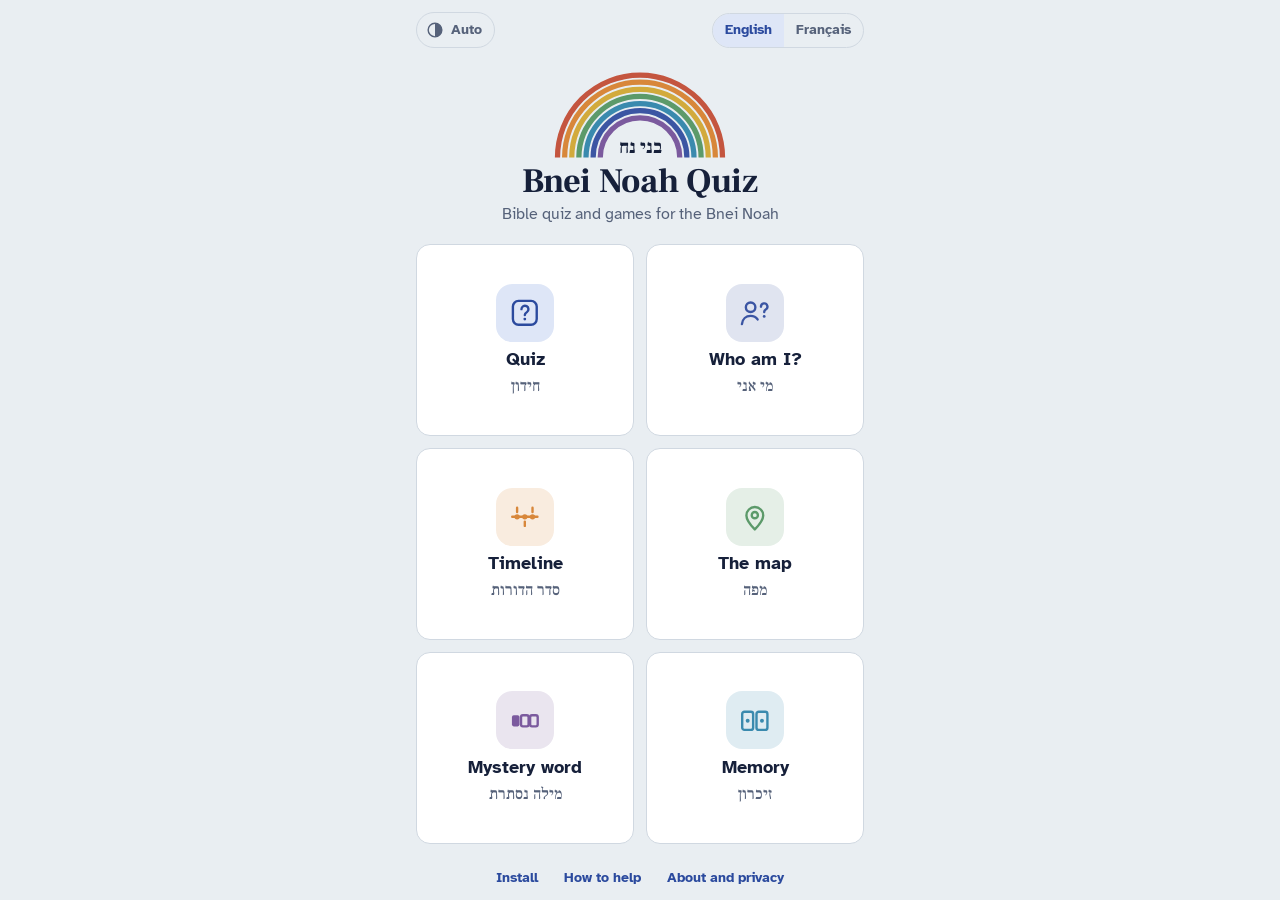
==== commit c35aaa0d: "Publication du site (2026-10-30)" ====
--- a/index.html
+++ b/index.html
@@ -5,6 +5,8 @@
 <meta name="viewport" content="width=device-width, initial-scale=1, viewport-fit=cover">
 <meta name="color-scheme" content="light dark">
 <title>Bnei Noah Quiz</title>
+<meta name="description" content="A free Bible quiz and five games for Noahides. 60 questions, every answer cites its source. Works offline, no ads, no account. English and French.">
+<link rel="canonical" href="https://jimdmb.github.io/quiz-benei-noah/">
 <link rel="icon" type="image/png" href="icon.png">
 <link rel="apple-touch-icon" href="icon.png">
 <link rel="manifest" href="manifest.webmanifest">
@@ -188,6 +190,18 @@
 
 .about p { margin: 0 0 8px; color: var(--muted); font-size: 0.9rem; max-width: 60ch; }
 .about a { color: var(--accent); font-weight: 700; }
+/* Écran « Comment aider » (version web) : étapes numérotées et bouton vers le test */
+.about ol { margin: 0 0 14px; padding-left: 1.4em; color: var(--muted); font-size: 0.9rem; max-width: 60ch; }
+.about li { margin-bottom: 8px; padding-left: 4px; }
+.about li::marker { color: var(--accent); font-weight: 700; }
+.about a.btn { color: var(--accent-ink); text-decoration: none; }
+/* Écran « Comment aider » : bannière, pastilles et bandeau de captures qui défile */
+.help-hero { display: block; width: 100%; height: auto; margin-bottom: 18px; border-radius: 18px; box-shadow: 0 10px 28px rgba(22, 32, 58, 0.22); }
+.kicker { margin: 0 0 6px; color: var(--accent); font-size: 0.75rem; font-weight: 700; letter-spacing: 0.08em; text-transform: uppercase; }
+.chips { display: flex; flex-wrap: wrap; gap: 8px; margin: 12px 0 0; padding: 0; list-style: none; }
+.chips li { padding: 3px 12px; border: 1px solid var(--line); border-radius: 999px; background: var(--surface); font-size: 0.85rem; }
+.help-shots { display: flex; gap: 12px; margin: 0 -16px 18px; padding: 4px 16px 14px; overflow-x: auto; scroll-snap-type: x proximity; }
+.help-shots img { flex: none; width: 160px; height: auto; aspect-ratio: 9 / 16; border-radius: 14px; background: var(--line); box-shadow: 0 6px 16px rgba(22, 32, 58, 0.2); scroll-snap-align: start; }
 
 .foot {
   display: flex;
@@ -677,6 +691,12 @@
   applyPrefs();
   render("lang-" + l);
 }
+// Choix de la langue (accueil et « Comment aider »)
+const langSwitch = () => `
+      <div class="seg" role="group" aria-label="Language / Langue">
+        <button class="seg-b" data-lang="en" id="lang-en" lang="en" aria-pressed="${lang === "en"}">English</button>
+        <button class="seg-b" data-lang="fr" id="lang-fr" lang="fr" aria-pressed="${lang === "fr"}">Français</button>
+      </div>`;
 function nextTheme() {
   theme = THEMES[(THEMES.indexOf(theme) + 1) % THEMES.length];
   prefs.set("theme", theme);
@@ -706,6 +726,16 @@
   // le service worker (créé à la publication du site) garde l'app disponible hors ligne
   if ("serviceWorker" in navigator && location.protocol === "https:") navigator.serviceWorker.register("sw.js").catch(() => {});
 }
+
+/* ---------- Version web : invitation à participer au test de Google Play ---------- */
+// Tant que l'app est en test fermé, la version web invite à y participer (écran « Comment aider »).
+// L'invitation disparaît de l'app Android, et dès que PLAY_URL est renseigné (l'app est alors publique).
+const TEST_URL = "https://play.google.com/apps/testing/com.lesbeneinoah.quiz";   // lien d'inscription au test fermé
+const TEST_GROUP_URL = "https://groups.google.com/g/quiz-benei-noah-testeurs";   // groupe Google des testeurs, à rejoindre avant d'ouvrir ce lien ; vide : on écrit au contact
+const SHOW_HELP = !IS_APP && !!TEST_URL && !PLAY_URL;
+const HELP_SHOTS = ["reponse", "qui-suis-je", "frise", "carte", "mot-mystere"];   // images de site/aide/ (npm run aide-images), publiées avec le site mais pas dans l'app
+// Lien direct vers l'écran : …/#aider ou …/#help, pratique dans un message d'invitation
+if (SHOW_HELP && /^#(aider|help)$/.test(location.hash)) state = { screen: "help" };
 
 // Propose l'installation quand le navigateur le permet ; sinon ouvre « À propos », qui explique comment faire
 async function install() {
@@ -825,10 +855,7 @@
   $app.innerHTML = `
     <div class="prefs">
       <button class="pref" data-theme-next id="theme" aria-label="${T("Thème", "Theme")} : ${themeName}">${ico(THEME_ICON[theme])}<span>${themeName}</span></button>
-      <div class="seg" role="group" aria-label="Language / Langue">
-        <button class="seg-b" data-lang="en" id="lang-en" lang="en" aria-pressed="${lang === "en"}">English</button>
-        <button class="seg-b" data-lang="fr" id="lang-fr" lang="fr" aria-pressed="${lang === "fr"}">Français</button>
-      </div>
+      ${langSwitch()}
     </div>
 
     <header class="brand">
@@ -853,6 +880,7 @@
 
     <nav class="home-links">
       ${IS_APP || installed ? "" : `<button class="link" data-install id="install">${T("Installer", "Install")}</button>`}
+      ${SHOW_HELP ? `<button class="link" data-help id="help">${T("Comment aider", "How to help")}</button>` : ""}
       <button class="link" data-about id="about">${T("À propos et confidentialité", "About and privacy")}</button>
     </nav>`;
 }
@@ -897,6 +925,67 @@
     <footer class="foot">
       <p>${fr(T("Version " + APP_VERSION + ". Une erreur dans une question ? Écrivez à ", "Version " + APP_VERSION + ". Found a mistake in a question? Write to "))}<span class="mail">${CONTACT}</span>.</p>
       <p>${T("Polices Frank Ruhl Libre et Atkinson Hyperlegible, sous licence SIL Open Font License 1.1.", "Fonts: Frank Ruhl Libre and Atkinson Hyperlegible, under the SIL Open Font License 1.1.")}</p>
+    </footer>`;
+}
+
+// Comment aider : invitation à rejoindre le test fermé de Google Play (version web seulement)
+function renderHelp() {
+  const link = (url, text) => `<a href="${url}" target="_blank" rel="noopener">${text}</a>`;
+  const mail = `<a href="mailto:${CONTACT}">${CONTACT}</a>`;
+  const steps = [
+    // le groupe Google des testeurs, s'il existe ; sinon, on demande à être ajouté à la liste
+    TEST_GROUP_URL
+      ? T(`${link(TEST_GROUP_URL, "Rejoignez le groupe des testeurs")} (un clic).`,
+          `${link(TEST_GROUP_URL, "Join the testers group")} (one click).`)
+      : T(`Écrivez-nous à ${mail} avec l’adresse Gmail de votre appareil : nous vous ajouterons à la liste des testeurs.`,
+          `Write to ${mail} with the Gmail address you use on your device: we will add you to the testers list.`),
+    T(`Ensuite, ouvrez ${link(TEST_URL, "le lien du test")} depuis votre appareil Android, acceptez de devenir testeur, puis installez l’app depuis Google Play. Si le lien indique que le test n’est pas disponible, réessayez quelques heures plus tard.`,
+      `Then open ${link(TEST_URL, "the test link")} on your Android device, agree to become a tester, then install the app from Google Play. If the link says the test isn’t available, try again a few hours later.`),
+    T("Restez inscrit(e) pendant au moins 14 jours et gardez l’app installée.",
+      "Stay opted in for at least 14 days and keep the app installed."),
+    T("Ouvrez l’app de temps en temps, essayez le quiz et les jeux, puis dites-nous ce que vous en pensez : une erreur dans une question ou une source, un bogue, un passage peu clair.",
+      "Open the app from time to time, try the quiz and the games, then tell us what you think: a mistake in a question or a source, a bug, anything unclear.")
+  ];
+  const shotAlts = [
+    T("Une question du quiz : la bonne réponse est expliquée, avec sa source", "A quiz question: the right answer is explained, with its source"),
+    T("Le jeu Qui suis-je ? : retrouver un personnage biblique grâce à trois indices", "The game Who am I?: guess a biblical figure from three clues"),
+    T("Le jeu La frise : remettre des événements dans l’ordre", "The game Timeline: put events in order"),
+    T("Le jeu La carte : situer les lieux de la Bible", "The game The map: find the places of the Bible"),
+    T("Le jeu Mot mystère : trouver le mot en six essais", "The game Mystery word: guess the word in six tries")
+  ];
+  $app.innerHTML = `
+    <div class="topbar">
+      <button class="link" data-home id="back">${T("‹ Accueil", "‹ Home")}</button>
+      ${langSwitch()}
+    </div>
+
+    <img class="help-hero" src="aide/hero-${lang}.webp" width="1024" height="500" alt="${T("Quiz Benei Noah : un quiz biblique et cinq jeux, sur deux écrans de téléphone devant un arc-en-ciel", "Bnei Noah Quiz: a Bible quiz and five games, shown on two phone screens in front of a rainbow")}">
+
+    <div class="qhead">
+      <p class="kicker">${T("Test fermé sur Android", "Android closed test")}</p>
+      <h2 class="question" tabindex="-1" id="q-text">${T("Devenez l’un de nos premiers testeurs", "Be one of our first testers")}</h2>
+      <p class="g-help">${fr(T(
+        "Avant de publier l’app sur Google Play, Google exige un test avec au moins 12 personnes pendant 14 jours. Si vous avez un téléphone ou une tablette Android, vous pouvez en faire partie.",
+        "Before the app can be published on Google Play, Google requires a test with at least 12 people for 14 days. If you have an Android phone or tablet, you can be one of them."))}</p>
+      <ul class="chips">
+        <li>${T("Gratuit", "Free")}</li>
+        <li>${T("Fonctionne hors ligne", "Works offline")}</li>
+        <li>${T("Sans publicité ni compte", "No ads, no account")}</li>
+      </ul>
+    </div>
+
+    <div class="help-shots" role="region" aria-label="${T("Captures d’écran de l’app", "Screenshots of the app")}" tabindex="0">
+      ${HELP_SHOTS.map((name, i) => `<img src="aide/${name}-${lang}.webp" width="400" height="711" loading="lazy" alt="${fr(shotAlts[i])}">`).join("")}
+    </div>
+
+    <section class="about" id="test-steps">
+      <h2 class="label">${T("Participer au test", "Join the test")}</h2>
+      <ol>${steps.map(s => `<li>${fr(s)}</li>`).join("")}</ol>
+      <a class="btn" href="${TEST_URL}" target="_blank" rel="noopener" id="test-link">${T("Ouvrir le lien du test", "Open the test link")}</a>
+    </section>
+
+    <footer class="foot">
+      <p>${fr(T("Merci pour votre aide ! Écrivez-nous à ", "Thank you for your help! Write to "))}<span class="mail">${CONTACT}</span>.</p>
     </footer>`;
 }
 
@@ -1037,15 +1126,18 @@
   else if (state.screen === "results") renderResults();
   else if (state.screen === "themes") renderThemes();
   else if (state.screen === "about") renderAbout();
+  else if (state.screen === "help") renderHelp();
   else if (state.screen === "game") $app.innerHTML = gameOf(state.game).render(state.g);
   else renderHome();
   if (focusId) document.getElementById(focusId)?.focus({ preventScroll: true });
 }
 
 /* ---------- Actions ---------- */
-// Ouvre un écran sans partie en cours : l'accueil ("home"), les thèmes du quiz ("themes") ou « À propos » ("about")
+// Ouvre un écran sans partie en cours : l'accueil ("home"), les thèmes du quiz ("themes"), « À propos » ("about") ou « Comment aider » ("help")
 function go(screen) {
   state = { screen };
+  // le lien direct …/#aider ne doit pas rouvrir « Comment aider » au prochain rechargement
+  if (screen !== "help" && location.hash) { try { history.replaceState(null, "", location.pathname + location.search); } catch (e) {} }
   window.scrollTo(0, 0);
   render();
 }
@@ -1094,6 +1186,7 @@
   else if ("replay" in d) state.screen === "game" ? startGame(state.game) : start(state.cat);
   else if ("themes" in d) go("themes");
   else if ("about" in d) go("about");
+  else if ("help" in d) go("help");
   else if ("home" in d) go("home");
 });
 document.addEventListener("keydown", e => {
